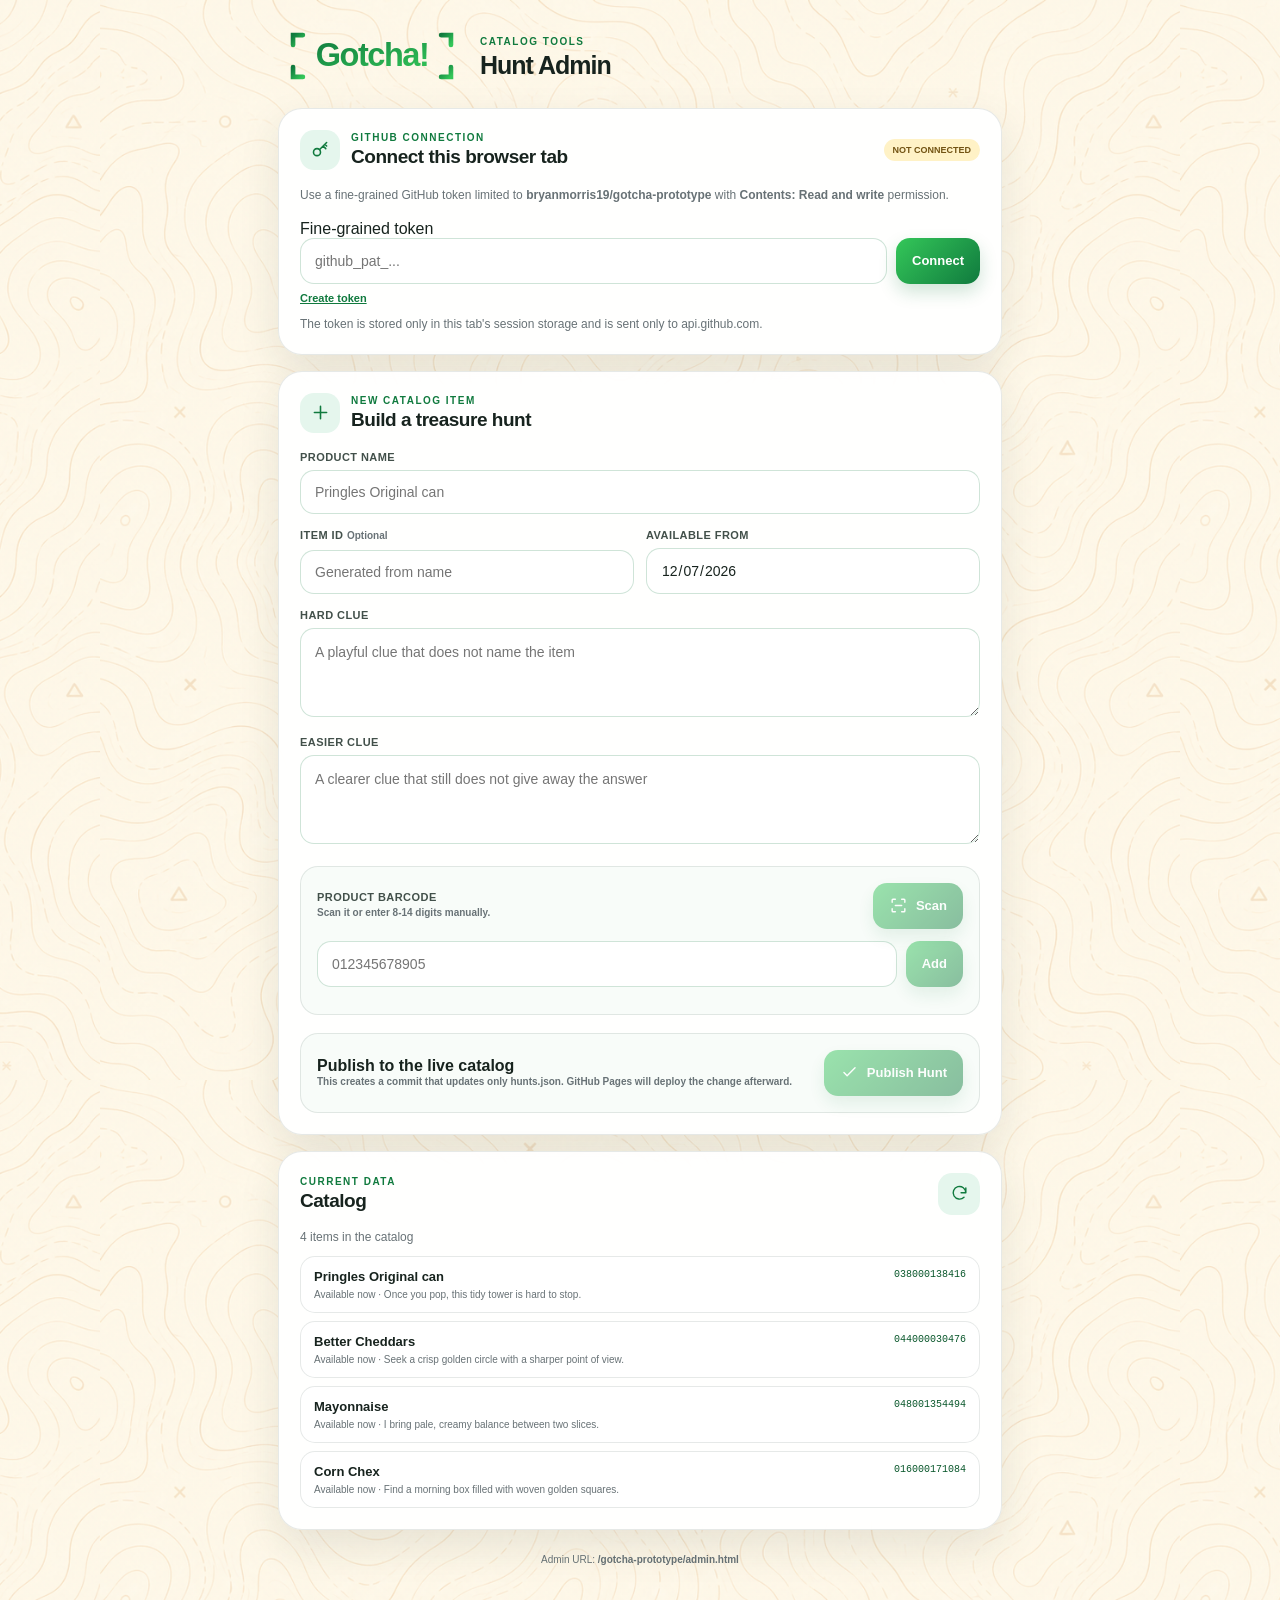
==== admin.html @ 555a621f "Add GitHub-backed hunt admin app" ====
<!DOCTYPE html>
<html lang="en">
<head>
  <meta charset="UTF-8" />
  <meta name="viewport" content="width=device-width, initial-scale=1.0" />
  <meta name="theme-color" content="#107A3E" />
  <meta name="apple-mobile-web-app-capable" content="yes" />
  <meta name="apple-mobile-web-app-status-bar-style" content="default" />
  <meta name="apple-mobile-web-app-title" content="Gotcha Admin" />
  <meta name="referrer" content="no-referrer" />
  <meta
    http-equiv="Content-Security-Policy"
    content="default-src 'self'; script-src 'self'; style-src 'self' 'unsafe-inline'; img-src 'self' data:; connect-src 'self' https://api.github.com; media-src 'self' blob:; object-src 'none'; base-uri 'none'; form-action 'none'"
  />
  <title>Gotcha! Hunt Admin</title>
  <link rel="manifest" href="admin.webmanifest" />
  <link rel="apple-touch-icon" href="assets/icon-192.png" />
  <link rel="stylesheet" href="admin.css?v=1" />
  <script src="assets/vendor/html5-qrcode-2.3.8.min.js"></script>
  <script src="admin.js?v=1" defer></script>
</head>

<body>
  <svg class="icon-sprite" aria-hidden="true">
    <symbol id="icon-scan" viewBox="0 0 24 24">
      <path d="M4 8V5a1 1 0 0 1 1-1h3M16 4h3a1 1 0 0 1 1 1v3M20 16v3a1 1 0 0 1-1 1h-3M8 20H5a1 1 0 0 1-1-1v-3M8 12h8" />
    </symbol>
    <symbol id="icon-key" viewBox="0 0 24 24">
      <circle cx="8" cy="15" r="4" />
      <path d="m11 12 8-8M15 8l3 3M17 6l2 2" />
    </symbol>
    <symbol id="icon-plus" viewBox="0 0 24 24">
      <path d="M12 5v14M5 12h14" />
    </symbol>
    <symbol id="icon-close" viewBox="0 0 24 24">
      <path d="m7 7 10 10M17 7 7 17" />
    </symbol>
    <symbol id="icon-check" viewBox="0 0 24 24">
      <path d="m5 12 4 4L19 6" />
    </symbol>
    <symbol id="icon-refresh" viewBox="0 0 24 24">
      <path d="M20 11a8 8 0 1 0-2.3 5.7M20 5v6h-6" />
    </symbol>
  </svg>

  <main class="admin-app">
    <header class="admin-header">
      <img src="assets/gotcha-wordmark.svg" alt="Gotcha!" />
      <div>
        <span>Catalog Tools</span>
        <h1>Hunt Admin</h1>
      </div>
    </header>

    <section class="admin-card access-card">
      <div class="section-heading">
        <span class="section-icon"><svg><use href="#icon-key"></use></svg></span>
        <div>
          <div class="eyebrow">GitHub Connection</div>
          <h2>Connect this browser tab</h2>
        </div>
        <span id="connectionBadge" class="connection-badge">Not connected</span>
      </div>

      <p class="section-copy">
        Use a fine-grained GitHub token limited to
        <strong>bryanmorris19/gotcha-prototype</strong> with
        <strong>Contents: Read and write</strong> permission.
      </p>

      <label for="githubToken">Fine-grained token</label>
      <div class="token-row">
        <input
          id="githubToken"
          type="password"
          autocomplete="off"
          spellcheck="false"
          placeholder="github_pat_..."
        />
        <button id="connectButton" type="button">Connect</button>
      </div>
      <div class="access-actions">
        <a
          href="https://github.com/settings/personal-access-tokens/new"
          target="_blank"
          rel="noreferrer"
        >Create token</a>
        <button id="disconnectButton" class="text-button hidden" type="button">
          Disconnect
        </button>
      </div>
      <p class="security-note">
        The token is stored only in this tab's session storage and is sent only
        to api.github.com.
      </p>
      <div id="connectionStatus" class="inline-status" role="status" aria-live="polite"></div>
    </section>

    <section class="admin-card">
      <div class="section-heading">
        <span class="section-icon"><svg><use href="#icon-plus"></use></svg></span>
        <div>
          <div class="eyebrow">New Catalog Item</div>
          <h2>Build a treasure hunt</h2>
        </div>
      </div>

      <fieldset id="huntFieldset" disabled>
        <div class="form-grid">
          <label class="full-field">
            <span>Product name</span>
            <input id="productName" maxlength="80" placeholder="Pringles Original can" />
          </label>

          <label>
            <span>Item ID <small>Optional</small></span>
            <input id="itemId" maxlength="80" placeholder="Generated from name" />
          </label>

          <label>
            <span>Available from</span>
            <input id="availableFrom" type="date" />
          </label>

          <label class="full-field">
            <span>Hard clue</span>
            <textarea id="hardClue" rows="3" maxlength="220" placeholder="A playful clue that does not name the item"></textarea>
          </label>

          <label class="full-field">
            <span>Easier clue</span>
            <textarea id="easierClue" rows="3" maxlength="220" placeholder="A clearer clue that still does not give away the answer"></textarea>
          </label>
        </div>

        <div class="barcode-builder">
          <div class="field-heading">
            <div>
              <strong>Product barcode</strong>
              <small>Scan it or enter 8-14 digits manually.</small>
            </div>
            <button id="openScannerButton" class="scan-button" type="button">
              <svg><use href="#icon-scan"></use></svg>
              Scan
            </button>
          </div>
          <div class="barcode-entry">
            <input
              id="barcodeInput"
              inputmode="numeric"
              autocomplete="off"
              placeholder="012345678905"
            />
            <button id="addBarcodeButton" type="button">Add</button>
          </div>
          <div id="barcodeList" class="barcode-list"></div>
          <div id="barcodeStatus" class="inline-status" role="status" aria-live="polite"></div>
        </div>

        <section class="publish-summary">
          <div>
            <strong>Publish to the live catalog</strong>
            <small>
              This creates a commit that updates only hunts.json. GitHub Pages
              will deploy the change afterward.
            </small>
          </div>
          <button id="publishButton" class="publish-button" type="button">
            <svg><use href="#icon-check"></use></svg>
            Publish Hunt
          </button>
        </section>
      </fieldset>

      <div id="publishStatus" class="publish-status" role="status" aria-live="polite"></div>
    </section>

    <section class="admin-card catalog-card">
      <div class="section-heading">
        <div>
          <div class="eyebrow">Current Data</div>
          <h2>Catalog</h2>
        </div>
        <button id="refreshCatalogButton" class="icon-button" type="button" aria-label="Refresh catalog">
          <svg><use href="#icon-refresh"></use></svg>
        </button>
      </div>
      <div id="catalogSummary" class="catalog-summary">Loading catalog...</div>
      <div id="catalogList" class="catalog-list"></div>
    </section>

    <footer>
      Admin URL: <strong>/gotcha-prototype/admin.html</strong>
    </footer>
  </main>

  <section
    id="scannerOverlay"
    class="scanner-overlay hidden"
    role="dialog"
    aria-modal="true"
    aria-labelledby="scannerHeading"
  >
    <div class="scanner-card">
      <div class="scanner-header">
        <div>
          <div class="eyebrow">Barcode Capture</div>
          <h2 id="scannerHeading">Scan a product</h2>
        </div>
        <span id="scannerState">Starting</span>
      </div>
      <div id="adminReader" class="scanner-reader"></div>
      <p id="scannerMessage">Line up the barcode inside the camera frame.</p>
      <button id="stopScannerButton" class="stop-button" type="button">
        <svg><use href="#icon-close"></use></svg>
        Stop Scanning
      </button>
    </div>
  </section>
</body>
</html>
---- admin.css ----
:root {
  --emerald: #107a3e;
  --emerald-bright: #34c759;
  --emerald-dark: #09572b;
  --gold: #f2c94c;
  --cream: #fffaf0;
  --ink: #17231e;
  --muted: #687276;
  --danger: #b33d34;
  --line: rgba(18, 41, 35, 0.1);
  --card: rgba(255, 255, 255, 0.94);
  --shadow: 0 16px 42px rgba(27, 47, 38, 0.1);
}

* {
  box-sizing: border-box;
}

body {
  min-height: 100vh;
  margin: 0;
  color: var(--ink);
  background-color: var(--cream);
  background-image:
    linear-gradient(rgba(255, 250, 240, 0.22), rgba(255, 250, 240, 0.22)),
    url("images/background.png");
  background-position: center top;
  background-size: 1080px auto;
  font-family: Inter, ui-sans-serif, -apple-system, BlinkMacSystemFont, "Segoe UI", sans-serif;
}

.icon-sprite {
  position: absolute;
  width: 0;
  height: 0;
  overflow: hidden;
}

svg {
  width: 1em;
  height: 1em;
  fill: none;
  stroke: currentColor;
  stroke-linecap: round;
  stroke-linejoin: round;
  stroke-width: 1.8;
}

.admin-app {
  width: min(100%, 760px);
  margin: 0 auto;
  padding: 24px 18px 48px;
}

.admin-header {
  display: flex;
  align-items: center;
  gap: 18px;
  padding: 0 4px 20px;
}

.admin-header img {
  width: 180px;
  height: auto;
}

.admin-header span,
.eyebrow {
  color: var(--emerald);
  font-size: 10px;
  font-weight: 900;
  letter-spacing: 0.15em;
  text-transform: uppercase;
}

.admin-header h1 {
  margin: 2px 0 0;
  font-size: 25px;
  letter-spacing: -0.04em;
}

.admin-card {
  margin-bottom: 16px;
  padding: 21px;
  border: 1px solid var(--line);
  border-radius: 24px;
  background: var(--card);
  box-shadow: var(--shadow);
  backdrop-filter: blur(12px);
}

.section-heading {
  display: flex;
  align-items: center;
  gap: 11px;
}

.section-heading > div {
  min-width: 0;
  flex: 1;
}

.section-heading h2,
.scanner-header h2 {
  margin: 3px 0 0;
  font-size: 19px;
  letter-spacing: -0.025em;
}

.section-icon {
  display: grid;
  width: 40px;
  height: 40px;
  flex: 0 0 auto;
  place-items: center;
  border-radius: 14px;
  color: var(--emerald);
  background: #e5f6ed;
}

.section-icon svg {
  width: 21px;
  height: 21px;
}

.connection-badge {
  flex: 0 0 auto;
  padding: 6px 9px;
  border-radius: 999px;
  color: #725313;
  background: #fff2c6;
  font-size: 9px;
  font-weight: 900;
  text-transform: uppercase;
}

.connection-badge.connected {
  color: var(--emerald-dark);
  background: #dff4e8;
}

.section-copy,
.security-note {
  color: var(--muted);
  font-size: 12px;
  line-height: 1.5;
}

.section-copy {
  margin: 16px 0;
}

.security-note {
  margin: 11px 0 0;
}

label > span,
.field-heading strong {
  display: block;
  margin-bottom: 7px;
  color: #42504a;
  font-size: 11px;
  font-weight: 900;
  letter-spacing: 0.04em;
  text-transform: uppercase;
}

label small,
.field-heading small,
.publish-summary small {
  color: var(--muted);
  font-size: 10px;
  font-weight: 650;
  letter-spacing: 0;
  line-height: 1.4;
  text-transform: none;
}

input,
textarea {
  width: 100%;
  padding: 13px 14px;
  border: 1px solid rgba(16, 122, 62, 0.2);
  border-radius: 14px;
  outline: 0;
  color: var(--ink);
  background: rgba(255, 255, 255, 0.92);
  font: inherit;
  font-size: 14px;
}

textarea {
  resize: vertical;
  line-height: 1.45;
}

input:focus,
textarea:focus {
  border-color: var(--emerald);
  box-shadow: 0 0 0 3px rgba(16, 122, 62, 0.1);
}

button {
  display: inline-flex;
  min-height: 46px;
  align-items: center;
  justify-content: center;
  gap: 8px;
  padding: 12px 16px;
  border: 0;
  border-radius: 14px;
  color: #fff;
  background: linear-gradient(135deg, var(--emerald-bright), var(--emerald));
  box-shadow: 0 8px 18px rgba(16, 122, 62, 0.2);
  cursor: pointer;
  font: inherit;
  font-size: 13px;
  font-weight: 900;
}

button svg {
  width: 19px;
  height: 19px;
}

button:disabled,
fieldset:disabled button {
  opacity: 0.48;
  cursor: not-allowed;
}

.token-row,
.barcode-entry {
  display: grid;
  grid-template-columns: 1fr auto;
  gap: 9px;
}

.access-actions {
  display: flex;
  align-items: center;
  justify-content: space-between;
  margin-top: 8px;
}

.access-actions a {
  color: var(--emerald);
  font-size: 11px;
  font-weight: 850;
}

.text-button {
  min-height: auto;
  padding: 5px;
  color: var(--muted);
  background: transparent;
  box-shadow: none;
  font-size: 11px;
}

.hidden {
  display: none !important;
}

fieldset {
  min-width: 0;
  margin: 18px 0 0;
  padding: 0;
  border: 0;
}

.form-grid {
  display: grid;
  grid-template-columns: repeat(2, minmax(0, 1fr));
  gap: 15px 12px;
}

.full-field {
  grid-column: 1 / -1;
}

.barcode-builder,
.publish-summary {
  margin-top: 18px;
  padding: 16px;
  border: 1px solid var(--line);
  border-radius: 18px;
  background: rgba(247, 252, 248, 0.8);
}

.field-heading,
.publish-summary {
  display: flex;
  align-items: center;
  justify-content: space-between;
  gap: 14px;
}

.field-heading strong {
  margin: 0;
}

.field-heading small {
  display: block;
  margin-top: 3px;
}

.scan-button,
.icon-button {
  width: auto;
  flex: 0 0 auto;
}

.barcode-entry {
  margin-top: 12px;
}

.barcode-list {
  display: flex;
  flex-wrap: wrap;
  gap: 7px;
  margin-top: 11px;
}

.barcode-chip {
  display: inline-flex;
  align-items: center;
  gap: 7px;
  padding: 7px 8px 7px 11px;
  border-radius: 999px;
  color: var(--emerald-dark);
  background: #dff4e8;
  font-family: ui-monospace, SFMono-Regular, Consolas, monospace;
  font-size: 11px;
  font-weight: 800;
}

.barcode-chip button {
  width: 23px;
  height: 23px;
  min-height: 23px;
  padding: 0;
  border-radius: 50%;
  color: var(--emerald-dark);
  background: rgba(255, 255, 255, 0.65);
  box-shadow: none;
}

.publish-summary strong,
.publish-summary small {
  display: block;
}

.publish-button {
  flex: 0 0 auto;
}

.inline-status,
.publish-status {
  display: none;
  margin-top: 11px;
  padding: 10px 12px;
  border-radius: 13px;
  font-size: 12px;
  font-weight: 750;
  line-height: 1.4;
}

.inline-status.show,
.publish-status.show {
  display: block;
}

.inline-status.success,
.publish-status.success {
  color: var(--emerald-dark);
  background: #dff4e8;
}

.inline-status.fail,
.publish-status.fail {
  color: #8f2d27;
  background: #fce7e4;
}

.inline-status.neutral,
.publish-status.neutral {
  color: #725313;
  background: #fff2c6;
}

.publish-status a {
  color: inherit;
  font-weight: 900;
}

.icon-button {
  width: 42px;
  height: 42px;
  min-height: 42px;
  padding: 0;
  color: var(--emerald);
  background: #e5f6ed;
  box-shadow: none;
}

.catalog-summary {
  margin-top: 15px;
  color: var(--muted);
  font-size: 12px;
}

.catalog-list {
  display: grid;
  gap: 8px;
  margin-top: 12px;
}

.catalog-item {
  display: grid;
  grid-template-columns: 1fr auto;
  gap: 5px 12px;
  padding: 12px 13px;
  border: 1px solid var(--line);
  border-radius: 15px;
  background: rgba(255, 255, 255, 0.75);
}

.catalog-item strong {
  font-size: 13px;
}

.catalog-item code {
  color: var(--emerald-dark);
  font-size: 10px;
}

.catalog-item small {
  grid-column: 1 / -1;
  color: var(--muted);
  font-size: 10px;
}

footer {
  padding: 8px;
  color: var(--muted);
  font-size: 10px;
  text-align: center;
}

.scanner-overlay {
  position: fixed;
  z-index: 1000;
  inset: 0;
  display: grid;
  place-items: center;
  padding: 18px;
  background: rgba(4, 23, 18, 0.84);
  backdrop-filter: blur(10px);
}

.scanner-card {
  width: min(100%, 480px);
  max-height: calc(100vh - 36px);
  overflow: hidden;
  border-radius: 25px;
  background: #fffdf8;
  box-shadow: 0 30px 80px rgba(0, 0, 0, 0.36);
}

.scanner-header {
  display: flex;
  align-items: center;
  justify-content: space-between;
  gap: 14px;
  padding: 18px;
}

.scanner-header > span {
  padding: 6px 9px;
  border-radius: 999px;
  color: var(--emerald-dark);
  background: #dff4e8;
  font-size: 9px;
  font-weight: 900;
  text-transform: uppercase;
}

.scanner-reader {
  min-height: 290px;
  color: #fff;
  background: #081914;
}

.scanner-reader video {
  min-height: 290px;
  object-fit: cover;
}

.scanner-reader img {
  display: none;
}

.scanner-card p {
  margin: 0;
  padding: 12px 18px 0;
  color: var(--muted);
  font-size: 11px;
  text-align: center;
}

.stop-button {
  width: calc(100% - 36px);
  margin: 12px 18px 18px;
  color: #8f2d27;
  background: #fce7e4;
  box-shadow: none;
}

@media (max-width: 560px) {
  .admin-header {
    gap: 10px;
  }

  .admin-header img {
    width: 145px;
  }

  .admin-header h1 {
    font-size: 21px;
  }

  .admin-card {
    padding: 17px;
  }

  .form-grid {
    grid-template-columns: 1fr;
  }

  .full-field {
    grid-column: auto;
  }

  .field-heading,
  .publish-summary {
    align-items: stretch;
    flex-direction: column;
  }

  .scan-button,
  .publish-button {
    width: 100%;
  }

  .connection-badge {
    display: none;
  }
}
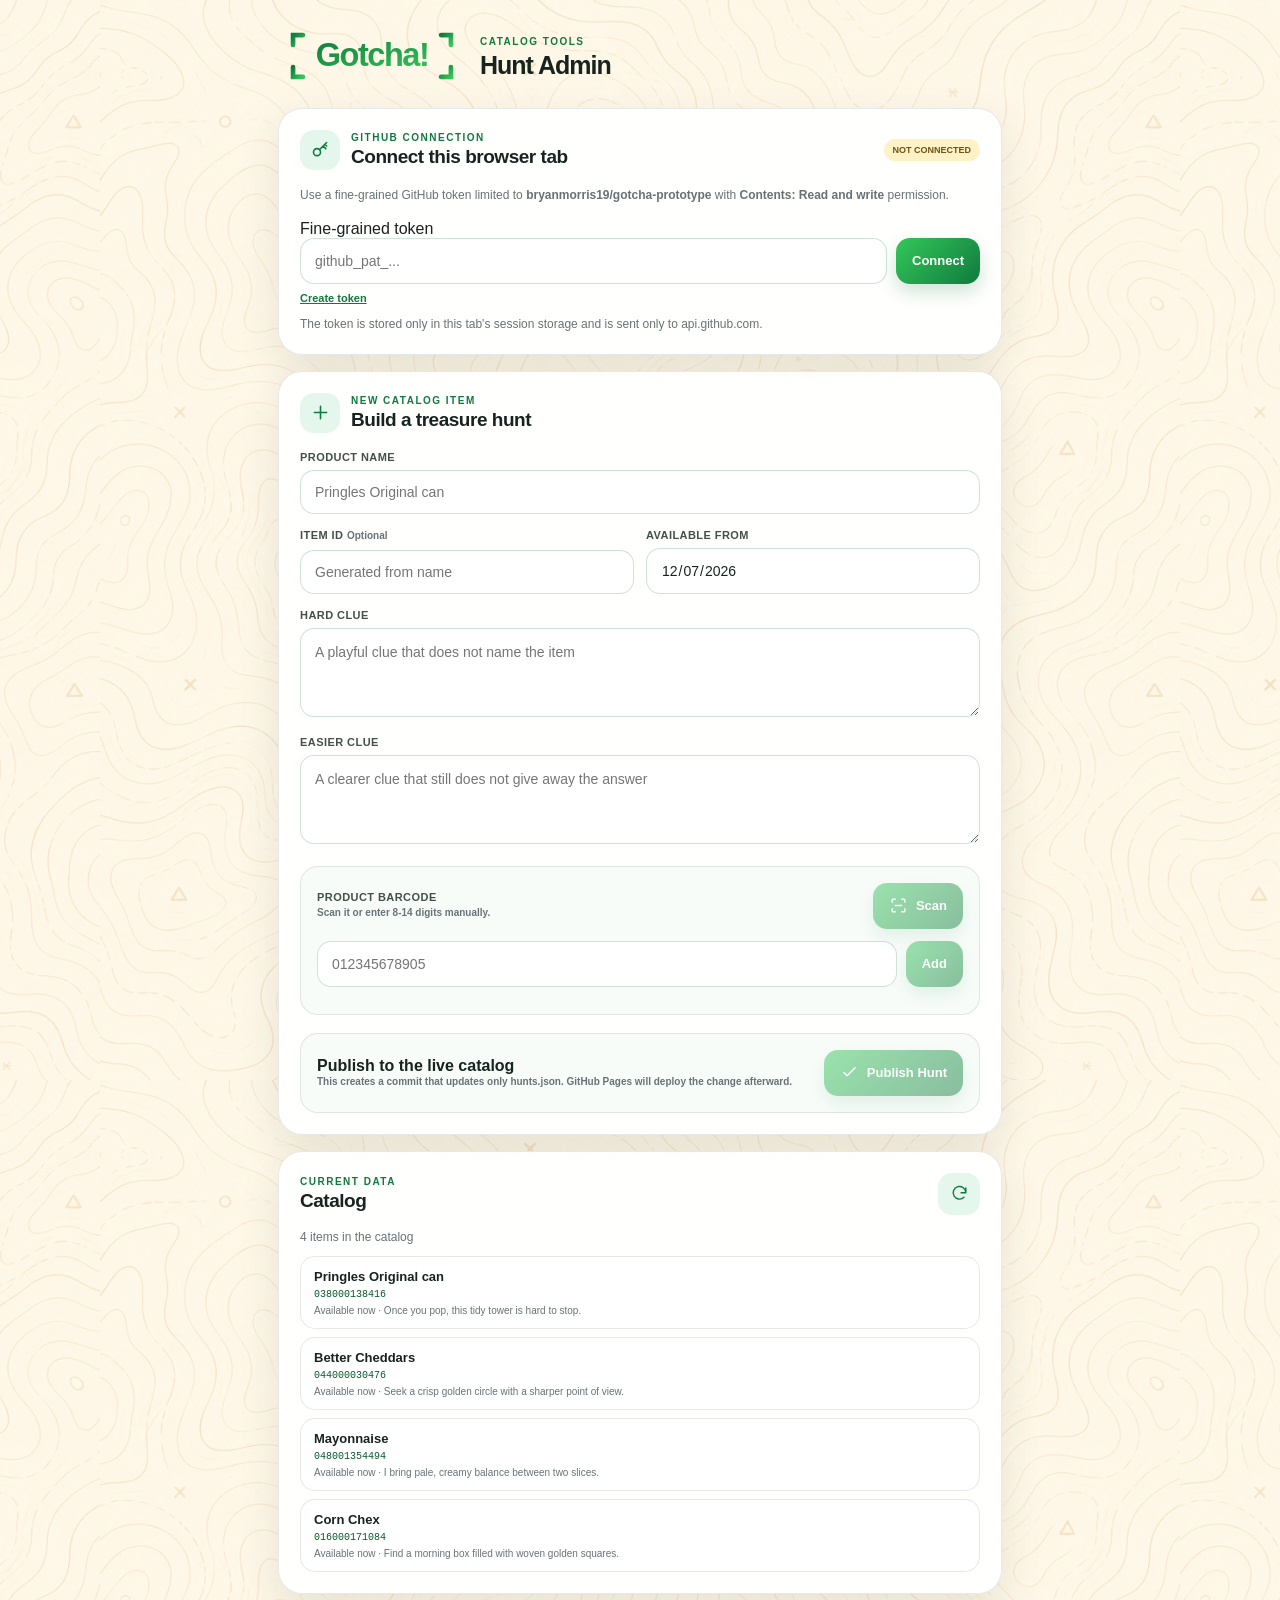
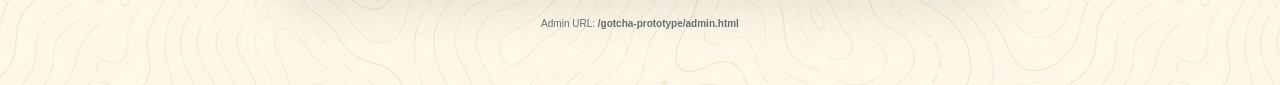
==== commit be933186: "Add catalog item deletion" ====
--- a/admin.html
+++ b/admin.html
@@ -15,9 +15,9 @@
   <title>Gotcha! Hunt Admin</title>
   <link rel="manifest" href="admin.webmanifest" />
   <link rel="apple-touch-icon" href="assets/icon-192.png" />
-  <link rel="stylesheet" href="admin.css?v=1" />
+  <link rel="stylesheet" href="admin.css?v=2" />
   <script src="assets/vendor/html5-qrcode-2.3.8.min.js"></script>
-  <script src="admin.js?v=1" defer></script>
+  <script src="admin.js?v=2" defer></script>
 </head>
 
 <body>
@@ -217,5 +217,31 @@
       </button>
     </div>
   </section>
+
+  <section
+    id="deleteOverlay"
+    class="confirm-overlay hidden"
+    role="dialog"
+    aria-modal="true"
+    aria-labelledby="deleteHeading"
+    aria-describedby="deleteMessage"
+  >
+    <div class="confirm-card">
+      <div class="confirm-icon">
+        <svg><use href="#icon-close"></use></svg>
+      </div>
+      <div class="eyebrow">Remove Catalog Item</div>
+      <h2 id="deleteHeading">Delete this hunt?</h2>
+      <p id="deleteMessage"></p>
+      <div class="confirm-actions">
+        <button id="cancelDeleteButton" class="cancel-button" type="button">
+          Cancel
+        </button>
+        <button id="confirmDeleteButton" class="delete-button" type="button">
+          Delete Hunt
+        </button>
+      </div>
+    </div>
+  </section>
 </body>
 </html>
--- a/admin.css
+++ b/admin.css
@@ -418,7 +418,6 @@
 
 .catalog-item {
   display: grid;
-  grid-template-columns: 1fr auto;
   gap: 5px 12px;
   padding: 12px 13px;
   border: 1px solid var(--line);
@@ -426,6 +425,13 @@
   background: rgba(255, 255, 255, 0.75);
 }
 
+.catalog-item-heading {
+  display: flex;
+  align-items: center;
+  justify-content: space-between;
+  gap: 12px;
+}
+
 .catalog-item strong {
   font-size: 13px;
 }
@@ -436,9 +442,20 @@
 }
 
 .catalog-item small {
-  grid-column: 1 / -1;
   color: var(--muted);
   font-size: 10px;
+}
+
+.catalog-delete-button {
+  width: auto;
+  min-height: 30px;
+  flex: 0 0 auto;
+  padding: 6px 9px;
+  color: #8f2d27;
+  background: #fce7e4;
+  box-shadow: none;
+  font-size: 9px;
+  text-transform: uppercase;
 }
 
 footer {
@@ -457,6 +474,75 @@
   padding: 18px;
   background: rgba(4, 23, 18, 0.84);
   backdrop-filter: blur(10px);
+}
+
+.confirm-overlay {
+  position: fixed;
+  z-index: 1100;
+  inset: 0;
+  display: grid;
+  place-items: center;
+  padding: 18px;
+  background: rgba(4, 23, 18, 0.84);
+  backdrop-filter: blur(10px);
+}
+
+.confirm-card {
+  width: min(100%, 390px);
+  padding: 24px;
+  border: 1px solid rgba(179, 61, 52, 0.24);
+  border-radius: 25px;
+  background: #fffdf8;
+  text-align: center;
+  box-shadow: 0 30px 80px rgba(0, 0, 0, 0.36);
+}
+
+.confirm-icon {
+  display: grid;
+  width: 52px;
+  height: 52px;
+  margin: 0 auto 14px;
+  place-items: center;
+  border-radius: 18px;
+  color: var(--danger);
+  background: #fce7e4;
+}
+
+.confirm-icon svg {
+  width: 25px;
+  height: 25px;
+}
+
+.confirm-card h2 {
+  margin: 5px 0 8px;
+  font-size: 24px;
+  letter-spacing: -0.035em;
+}
+
+.confirm-card p {
+  margin: 0;
+  color: var(--muted);
+  font-size: 12px;
+  line-height: 1.5;
+}
+
+.confirm-actions {
+  display: grid;
+  grid-template-columns: repeat(2, minmax(0, 1fr));
+  gap: 9px;
+  margin-top: 20px;
+}
+
+.cancel-button {
+  color: var(--muted);
+  background: #edf0ee;
+  box-shadow: none;
+}
+
+.delete-button {
+  color: #fff;
+  background: linear-gradient(135deg, #db645b, var(--danger));
+  box-shadow: 0 8px 18px rgba(179, 61, 52, 0.2);
 }
 
 .scanner-card {
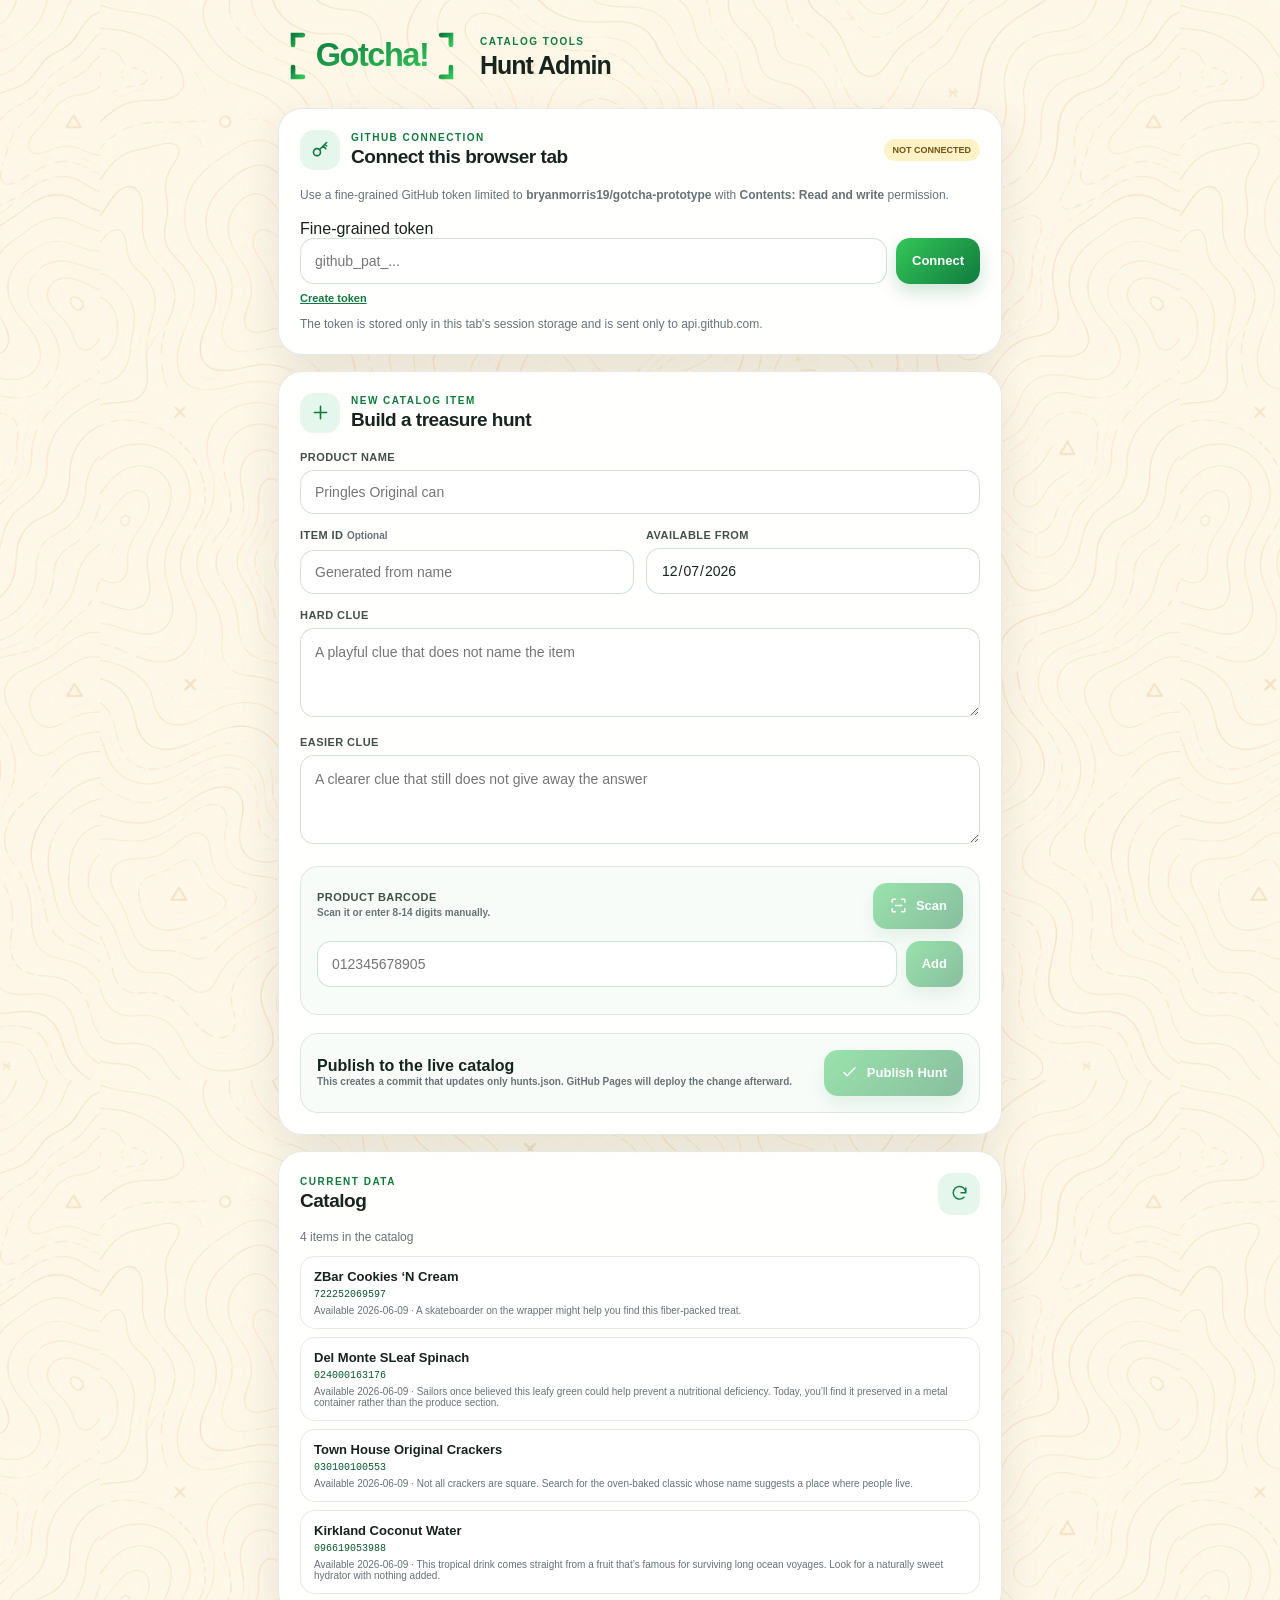
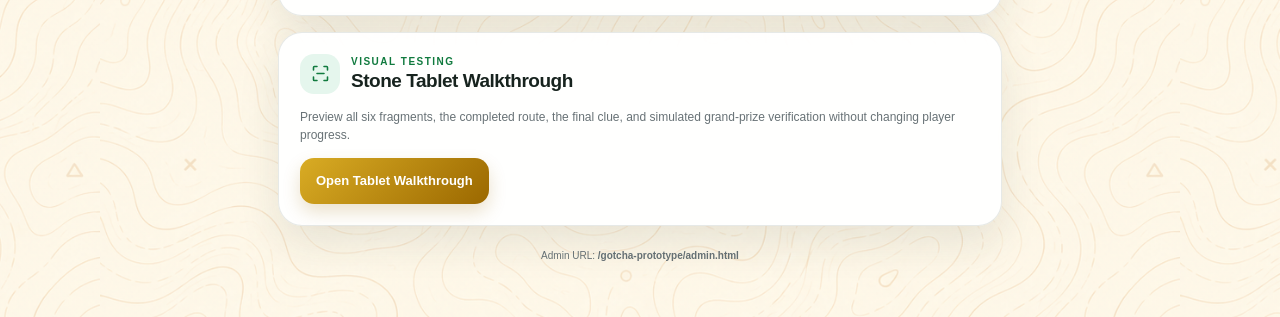
==== commit c44648e0: "Add stone tablet admin walkthrough" ====
--- a/admin.html
+++ b/admin.html
@@ -15,7 +15,7 @@
   <title>Gotcha! Hunt Admin</title>
   <link rel="manifest" href="admin.webmanifest" />
   <link rel="apple-touch-icon" href="assets/icon-192.png" />
-  <link rel="stylesheet" href="admin.css?v=2" />
+  <link rel="stylesheet" href="admin.css?v=3" />
   <script src="assets/vendor/html5-qrcode-2.3.8.min.js"></script>
   <script src="admin.js?v=2" defer></script>
 </head>
@@ -189,6 +189,30 @@
       <div id="catalogList" class="catalog-list"></div>
     </section>
 
+    <section class="admin-card walkthrough-card">
+      <div class="section-heading">
+        <span class="section-icon">
+          <svg><use href="#icon-scan"></use></svg>
+        </span>
+        <div>
+          <div class="eyebrow">Visual Testing</div>
+          <h2>Stone Tablet Walkthrough</h2>
+        </div>
+      </div>
+      <p>
+        Preview all six fragments, the completed route, the final clue, and
+        simulated grand-prize verification without changing player progress.
+      </p>
+      <a
+        class="walkthrough-link"
+        href="./?tablet-preview=1"
+        target="_blank"
+        rel="noopener"
+      >
+        Open Tablet Walkthrough
+      </a>
+    </section>
+
     <footer>
       Admin URL: <strong>/gotcha-prototype/admin.html</strong>
     </footer>
--- a/admin.css
+++ b/admin.css
@@ -229,6 +229,28 @@
   cursor: not-allowed;
 }
 
+.walkthrough-card p {
+  margin: 14px 0;
+  color: var(--muted);
+  font-size: 12px;
+  line-height: 1.5;
+}
+
+.walkthrough-link {
+  display: inline-flex;
+  min-height: 46px;
+  align-items: center;
+  justify-content: center;
+  padding: 12px 16px;
+  border-radius: 14px;
+  color: #fff;
+  background: linear-gradient(135deg, #d9ac24, #9b6800);
+  box-shadow: 0 8px 18px rgba(155, 104, 0, 0.2);
+  font-size: 13px;
+  font-weight: 900;
+  text-decoration: none;
+}
+
 .token-row,
 .barcode-entry {
   display: grid;
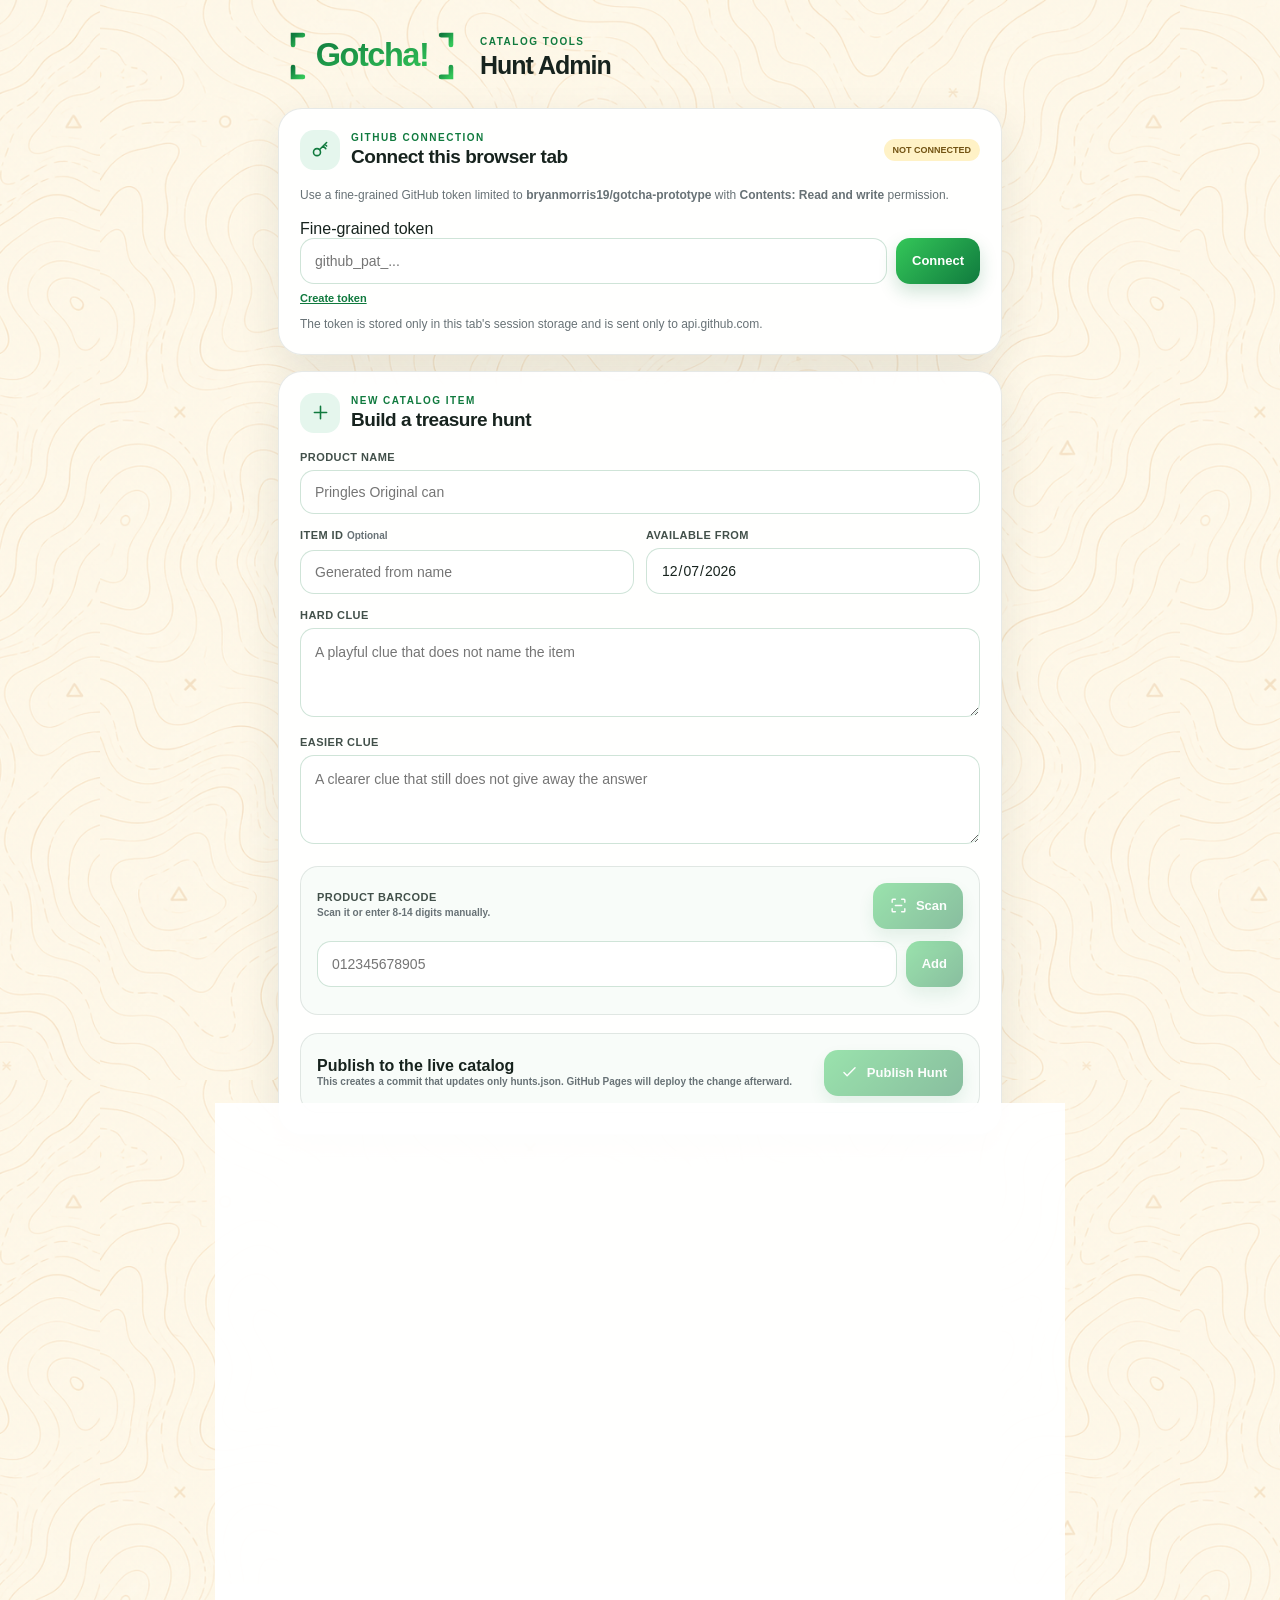
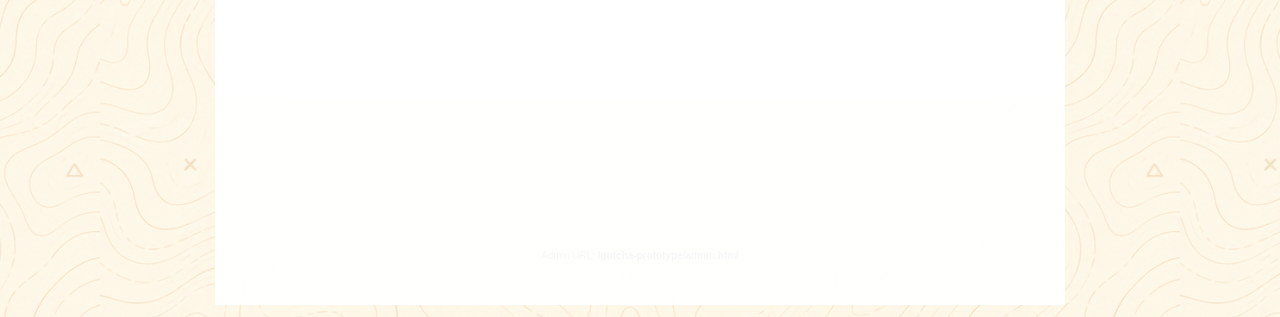
==== commit 21fe5b74: "Add scan simulation to admin walkthrough" ====
--- a/admin.html
+++ b/admin.html
@@ -196,12 +196,13 @@
         </span>
         <div>
           <div class="eyebrow">Visual Testing</div>
-          <h2>Stone Tablet Walkthrough</h2>
+          <h2>Hunt and Tablet Walkthrough</h2>
         </div>
       </div>
       <p>
-        Preview all six fragments, the completed route, the final clue, and
-        simulated grand-prize verification without changing player progress.
+        Simulate correct and wrong daily scans, recover a tablet fragment,
+        preview all six pieces, and test the final prize flow without changing
+        player progress.
       </p>
       <a
         class="walkthrough-link"
@@ -209,7 +210,7 @@
         target="_blank"
         rel="noopener"
       >
-        Open Tablet Walkthrough
+        Open Admin Walkthrough
       </a>
     </section>
 
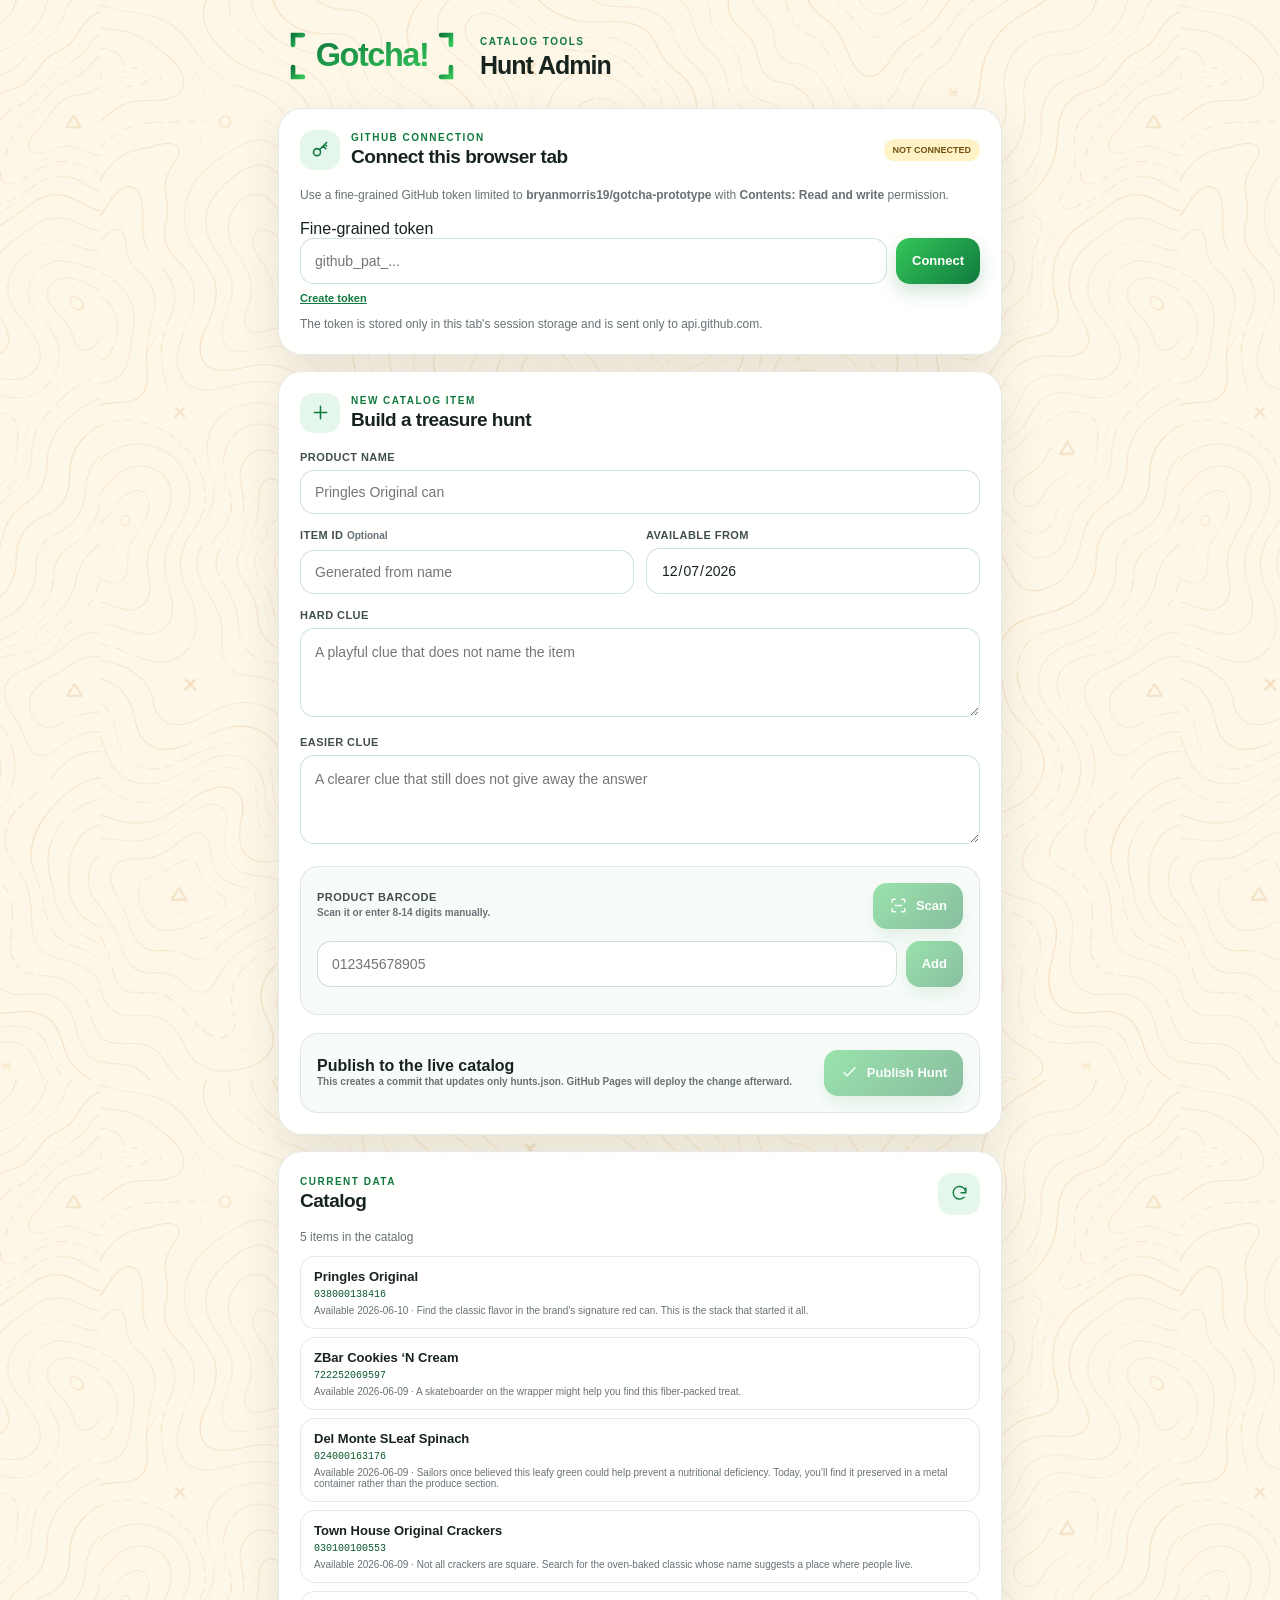
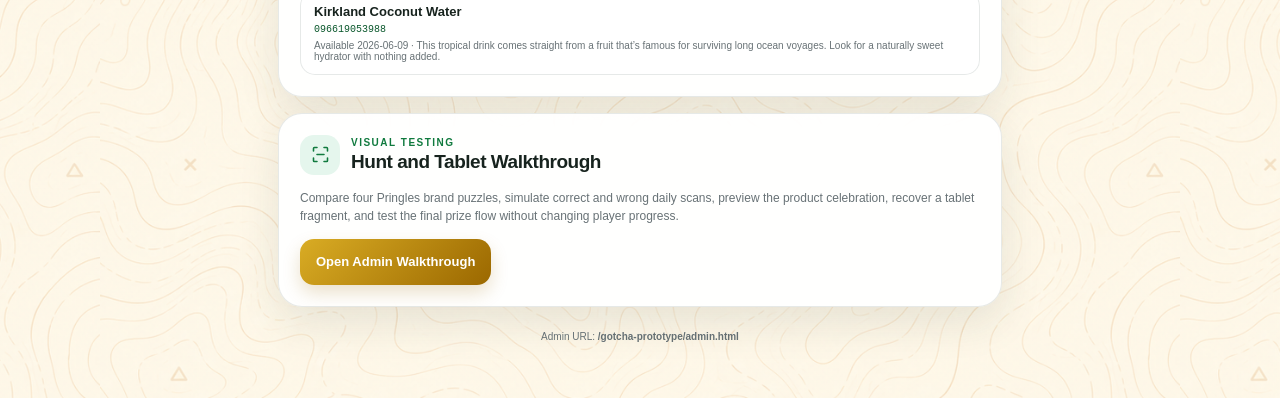
==== commit 4f8b6127: "Add Pringles brand puzzle prototypes" ====
--- a/admin.html
+++ b/admin.html
@@ -200,9 +200,9 @@
         </div>
       </div>
       <p>
-        Simulate correct and wrong daily scans, recover a tablet fragment,
-        preview all six pieces, and test the final prize flow without changing
-        player progress.
+        Compare four Pringles brand puzzles, simulate correct and wrong daily
+        scans, preview the product celebration, recover a tablet fragment, and
+        test the final prize flow without changing player progress.
       </p>
       <a
         class="walkthrough-link"
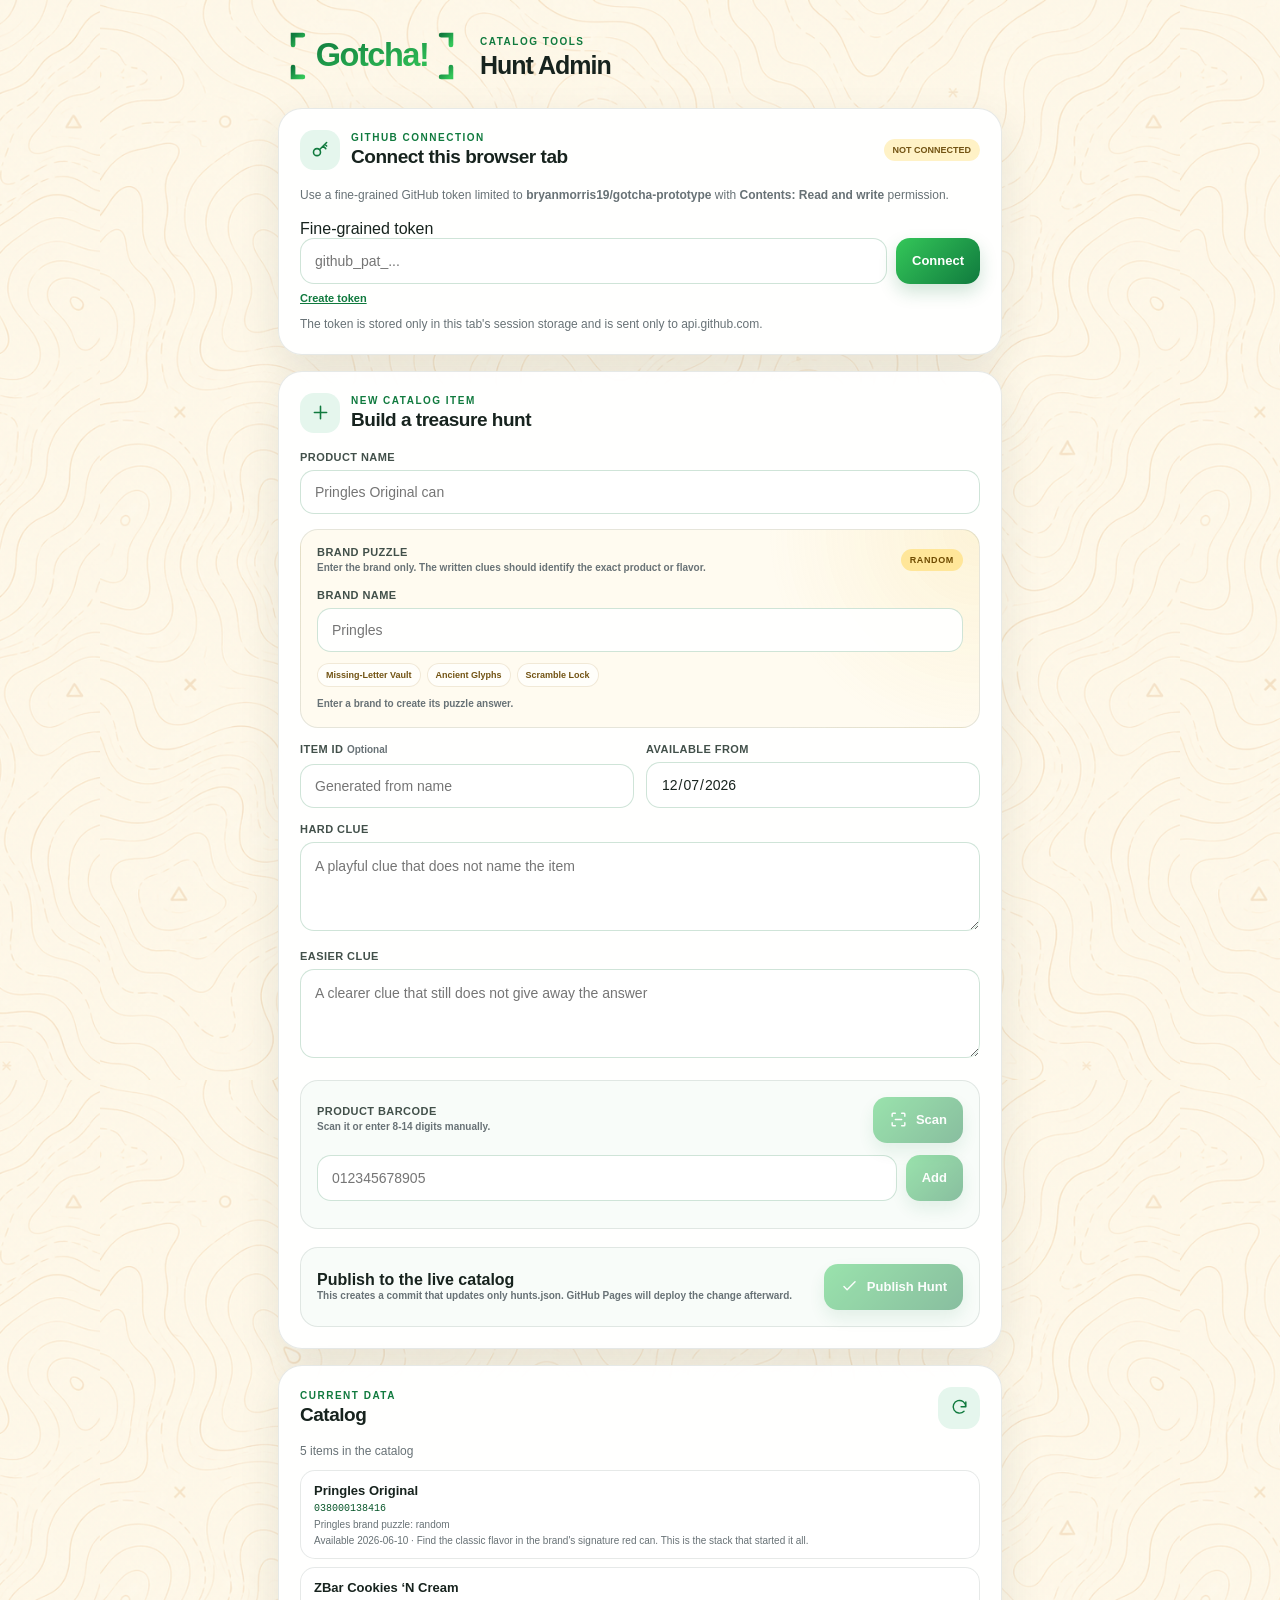
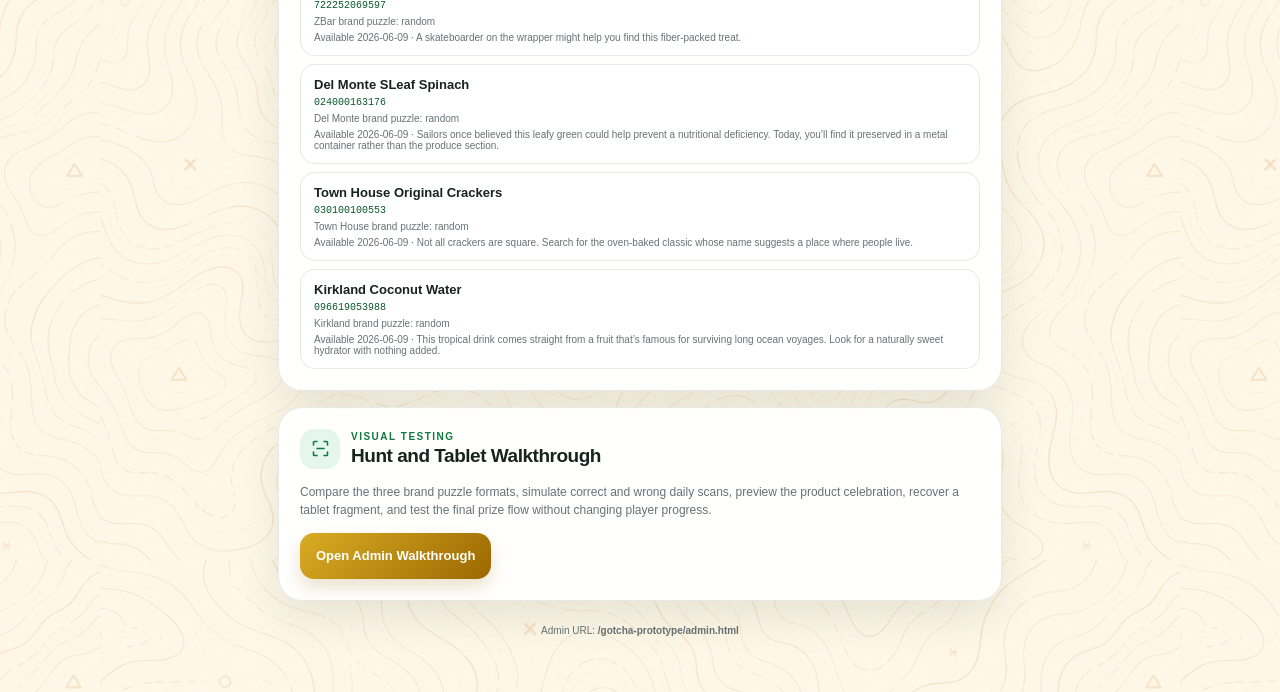
==== commit bc9c9884: "Add randomized brand puzzles to admin" ====
--- a/admin.html
+++ b/admin.html
@@ -15,9 +15,9 @@
   <title>Gotcha! Hunt Admin</title>
   <link rel="manifest" href="admin.webmanifest" />
   <link rel="apple-touch-icon" href="assets/icon-192.png" />
-  <link rel="stylesheet" href="admin.css?v=3" />
+  <link rel="stylesheet" href="admin.css?v=4" />
   <script src="assets/vendor/html5-qrcode-2.3.8.min.js"></script>
-  <script src="admin.js?v=2" defer></script>
+  <script src="admin.js?v=3" defer></script>
 </head>
 
 <body>
@@ -111,6 +111,36 @@
             <span>Product name</span>
             <input id="productName" maxlength="80" placeholder="Pringles Original can" />
           </label>
+
+          <section class="brand-builder full-field">
+            <div class="field-heading">
+              <div>
+                <strong>Brand puzzle</strong>
+                <small>
+                  Enter the brand only. The written clues should identify the
+                  exact product or flavor.
+                </small>
+              </div>
+              <span class="random-badge">Random</span>
+            </div>
+            <label>
+              <span>Brand name</span>
+              <input
+                id="brandName"
+                maxlength="40"
+                placeholder="Pringles"
+                autocomplete="off"
+              />
+            </label>
+            <div class="puzzle-type-list" aria-label="Random puzzle rotation">
+              <span>Missing-Letter Vault</span>
+              <span>Ancient Glyphs</span>
+              <span>Scramble Lock</span>
+            </div>
+            <p id="brandPuzzlePreview" class="brand-puzzle-preview">
+              Enter a brand to create its puzzle answer.
+            </p>
+          </section>
 
           <label>
             <span>Item ID <small>Optional</small></span>
@@ -200,7 +230,7 @@
         </div>
       </div>
       <p>
-        Compare four Pringles brand puzzles, simulate correct and wrong daily
+        Compare the three brand puzzle formats, simulate correct and wrong daily
         scans, preview the product celebration, recover a tablet fragment, and
         test the final prize flow without changing player progress.
       </p>
--- a/admin.css
+++ b/admin.css
@@ -301,6 +301,7 @@
   grid-column: 1 / -1;
 }
 
+.brand-builder,
 .barcode-builder,
 .publish-summary {
   margin-top: 18px;
@@ -310,6 +311,18 @@
   background: rgba(247, 252, 248, 0.8);
 }
 
+.brand-builder {
+  margin-top: 0;
+  background:
+    radial-gradient(circle at 100% 0, rgba(242, 201, 76, 0.15), transparent 30%),
+    rgba(255, 251, 238, 0.86);
+}
+
+.brand-builder label {
+  display: block;
+  margin-top: 14px;
+}
+
 .field-heading,
 .publish-summary {
   display: flex;
@@ -325,6 +338,48 @@
 .field-heading small {
   display: block;
   margin-top: 3px;
+}
+
+.random-badge {
+  flex: 0 0 auto;
+  padding: 6px 9px;
+  border-radius: 999px;
+  color: #6f4b00;
+  background: #ffe699;
+  font-size: 9px;
+  font-weight: 900;
+  letter-spacing: 0.07em;
+  text-transform: uppercase;
+}
+
+.puzzle-type-list {
+  display: flex;
+  flex-wrap: wrap;
+  gap: 6px;
+  margin-top: 11px;
+}
+
+.puzzle-type-list span {
+  padding: 6px 8px;
+  border: 1px solid rgba(155, 104, 0, 0.14);
+  border-radius: 999px;
+  color: #725313;
+  background: rgba(255, 255, 255, 0.72);
+  font-size: 9px;
+  font-weight: 800;
+}
+
+.brand-puzzle-preview {
+  margin: 10px 0 0;
+  color: var(--muted);
+  font-size: 10px;
+  font-weight: 700;
+  line-height: 1.4;
+}
+
+.brand-puzzle-preview strong {
+  color: var(--emerald-dark);
+  letter-spacing: 0.08em;
 }
 
 .scan-button,
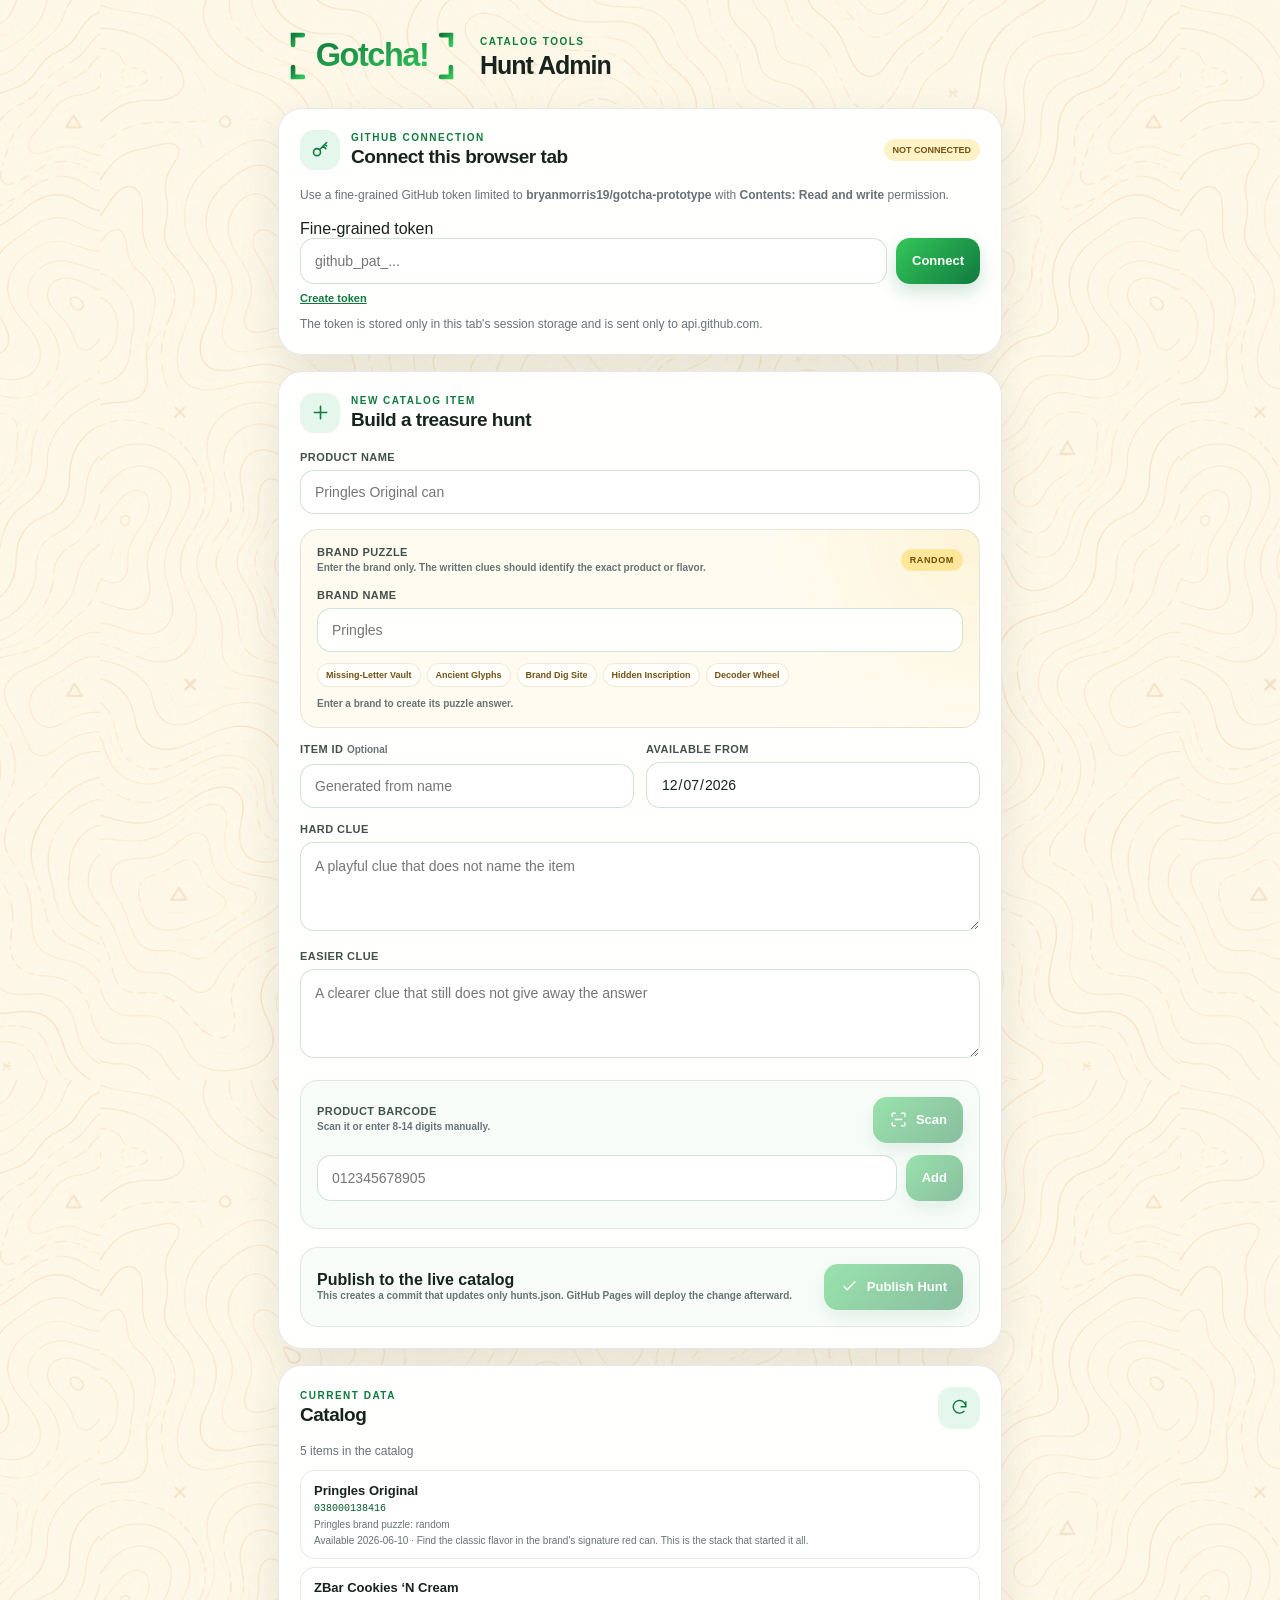
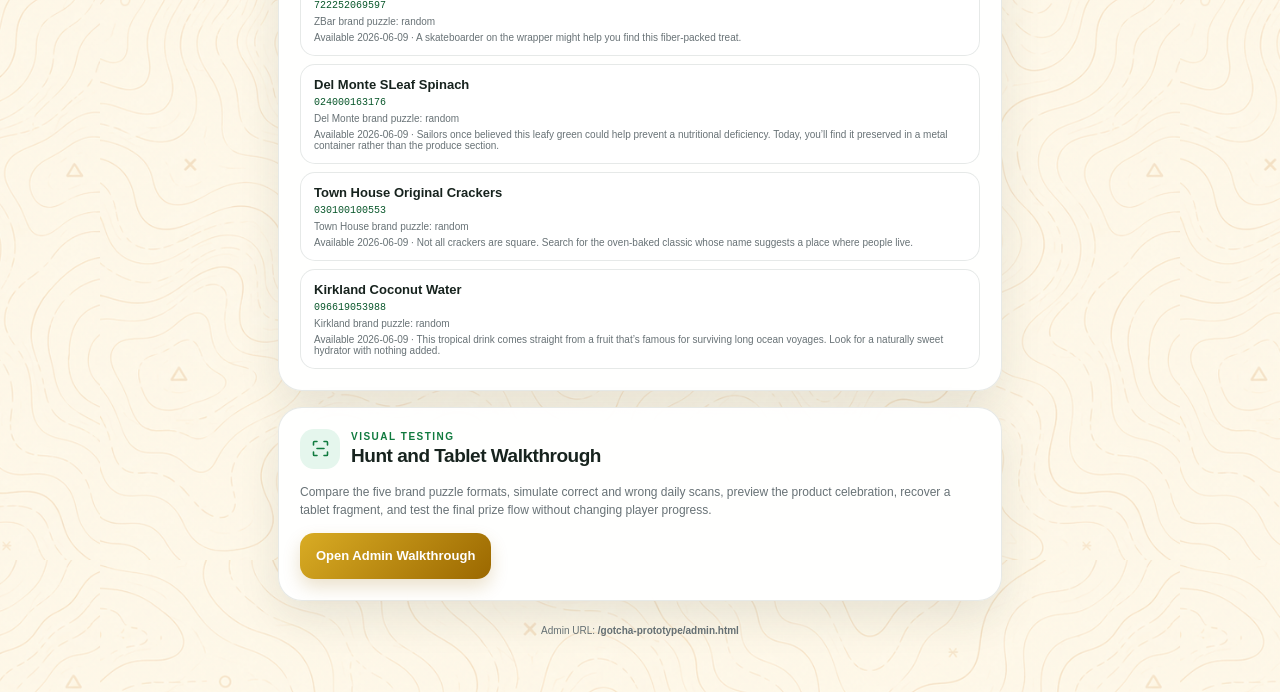
==== commit c3ef2e7a: "Add dig dust and decoder brand puzzles" ====
--- a/admin.html
+++ b/admin.html
@@ -17,7 +17,7 @@
   <link rel="apple-touch-icon" href="assets/icon-192.png" />
   <link rel="stylesheet" href="admin.css?v=4" />
   <script src="assets/vendor/html5-qrcode-2.3.8.min.js"></script>
-  <script src="admin.js?v=3" defer></script>
+  <script src="admin.js?v=4" defer></script>
 </head>
 
 <body>
@@ -135,7 +135,9 @@
             <div class="puzzle-type-list" aria-label="Random puzzle rotation">
               <span>Missing-Letter Vault</span>
               <span>Ancient Glyphs</span>
-              <span>Scramble Lock</span>
+              <span>Brand Dig Site</span>
+              <span>Hidden Inscription</span>
+              <span>Decoder Wheel</span>
             </div>
             <p id="brandPuzzlePreview" class="brand-puzzle-preview">
               Enter a brand to create its puzzle answer.
@@ -230,7 +232,7 @@
         </div>
       </div>
       <p>
-        Compare the three brand puzzle formats, simulate correct and wrong daily
+        Compare the five brand puzzle formats, simulate correct and wrong daily
         scans, preview the product celebration, recover a tablet fragment, and
         test the final prize flow without changing player progress.
       </p>
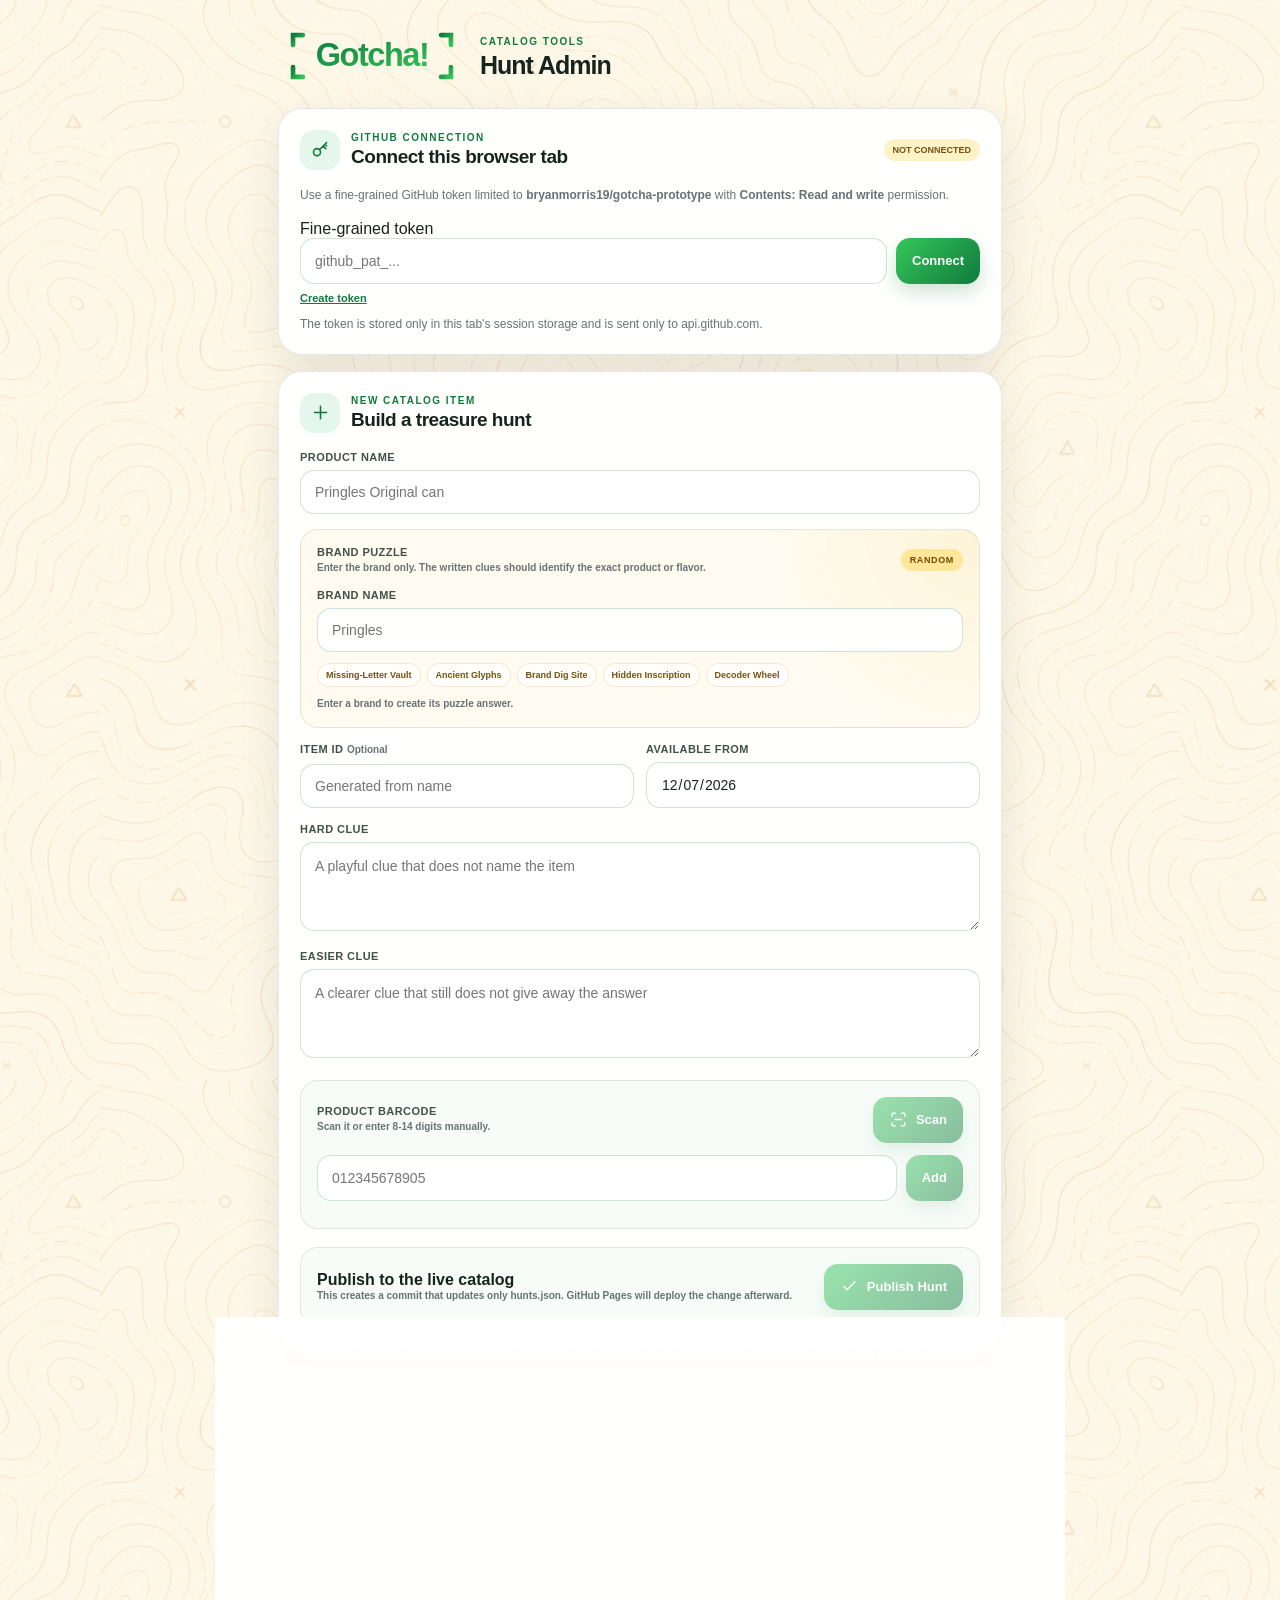
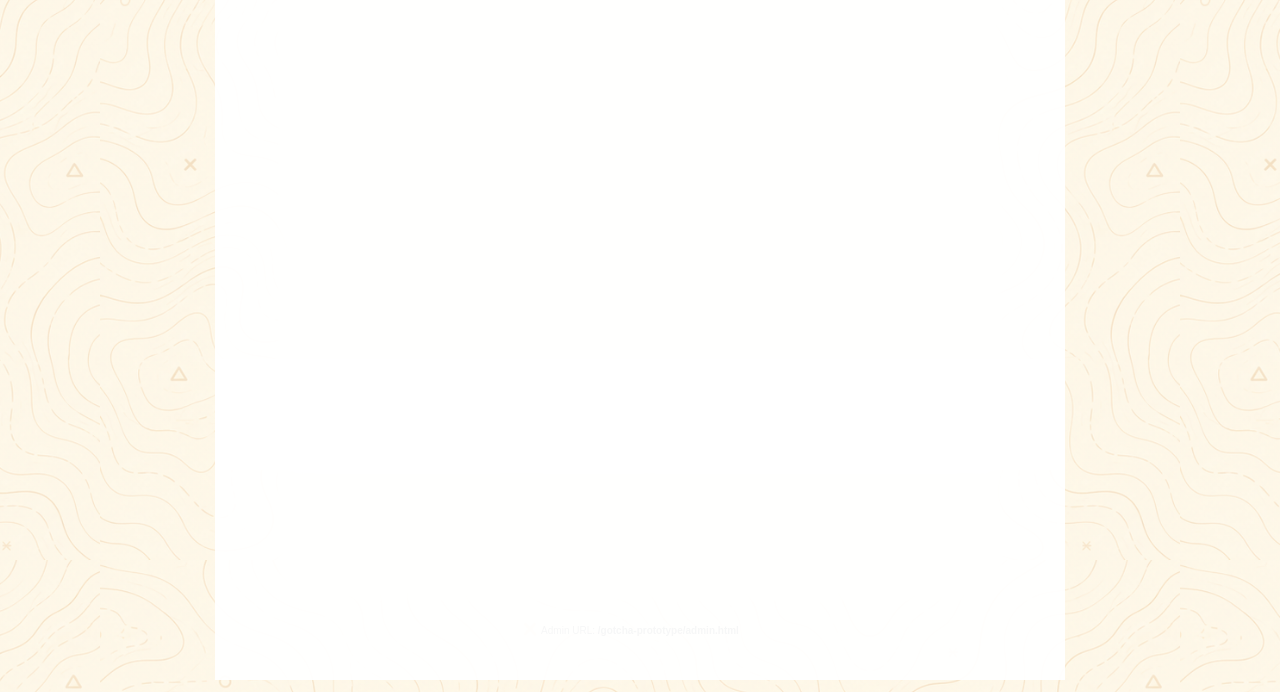
==== commit eb77ad81: "Add tablet assembly and vault key finale" ====
--- a/admin.html
+++ b/admin.html
@@ -233,8 +233,9 @@
       </div>
       <p>
         Compare the five brand puzzle formats, simulate correct and wrong daily
-        scans, preview the product celebration, recover a tablet fragment, and
-        test the final prize flow without changing player progress.
+        scans, preview the product celebration, recover tablet fragments,
+        press and hold to assemble the map, and reveal Vault Key I without
+        changing player progress.
       </p>
       <a
         class="walkthrough-link"
